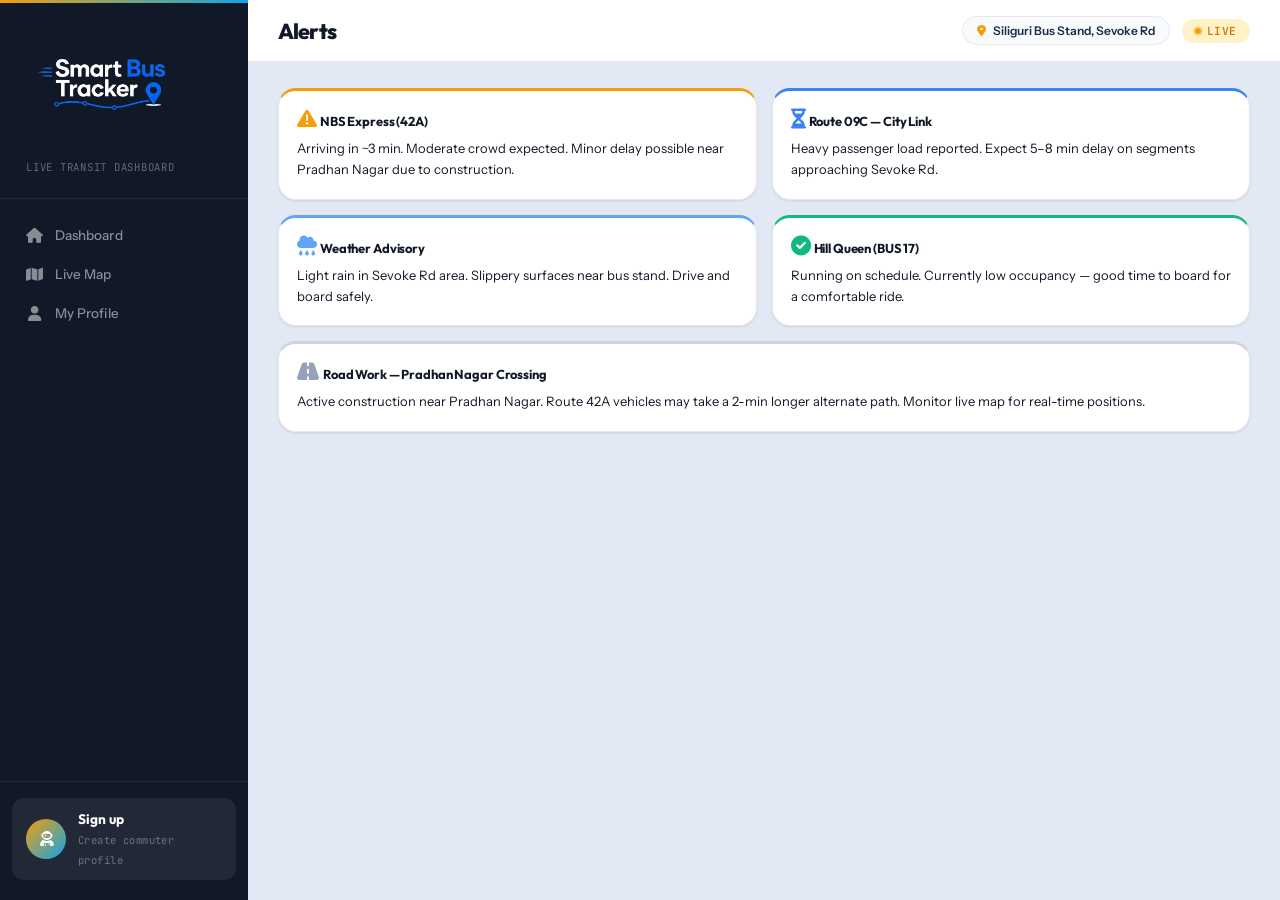
==== alerts/alerts.html @ 7d2a86ea "FrontEnd Upload" ====
<!doctype html>
<html lang="en">
  <head>
    <meta charset="UTF-8" />
    <meta
      name="viewport"
      content="width=device-width, initial-scale=1.0, viewport-fit=cover"
    />
    <title>Alerts — Smart Bus Tracker</title>
    <link rel="stylesheet" href="../typography.css" />
    <link rel="stylesheet" href="../style.css" />
    <link
      rel="stylesheet"
      href="https://cdnjs.cloudflare.com/ajax/libs/font-awesome/6.0.0-beta3/css/all.min.css"
    />
    <link rel="preconnect" href="https://fonts.googleapis.com" />
    <link rel="preconnect" href="https://fonts.gstatic.com" crossorigin />
    <link
      href="https://fonts.googleapis.com/css2?family=Outfit:wght@500;600;700;800;900&family=Instrument+Sans:wght@400;500;600;700&family=JetBrains+Mono:wght@500;600&display=swap"
      rel="stylesheet"
    />
  </head>
  <body>
    <!-- ═══════════════════ MOBILE SHELL ═══════════════════ -->
    <div class="mobile-only mobile-shell">
      <div class="app-container">
        <div class="main-content">
          <!-- ALERTS PAGE -->
          <div id="mob-alertsPage" class="page active-page">
            <div class="mob-header">
              <h1>Alerts</h1>
              <div class="live-badge">
                <i class="fas fa-bell"></i>&nbsp; 3 new
              </div>
            </div>
            <div class="alert-item">
              <i
                class="fas fa-exclamation-triangle"
                style="color: #f59e0b; margin-right: 8px"
              ></i>
              <strong>NBS Express (42A)</strong> — Arriving in ~3 min, moderate
              crowd expected.
            </div>
            <div class="alert-item" style="border-left-color: #3b82f6">
              <i
                class="fas fa-hourglass-half"
                style="color: #3b82f6; margin-right: 8px"
              ></i>
              <strong>Route 09C (City Link)</strong> — Heavy load, expect
              delays.
            </div>
            <div class="alert-item" style="border-left-color: #60a5fa">
              <i
                class="fas fa-cloud-rain"
                style="color: #60a5fa; margin-right: 8px"
              ></i>
              <strong>Weather advisory:</strong> Light rain on Sevoke Rd, drive
              safe.
            </div>
            <div class="alert-item" style="border-left-color: #10b981">
              <i
                class="fas fa-check-circle"
                style="color: #10b981; margin-right: 8px"
              ></i>
              <strong>Hill Queen (BUS 17)</strong> — On schedule, low occupancy.
            </div>
            <div class="alert-item" style="border-left-color: #cbd5e1">
              <i
                class="fas fa-road"
                style="margin-right: 8px; color: var(--muted)"
              ></i>
              <strong>Construction near Pradhan Nagar</strong> — Minor delay
              possible for 42A.
            </div>
          </div>
        </div>

        <!-- Mobile bottom nav -->
        <div class="bottom-nav">
          <button
            class="nav-item"
            data-nav="home"
            onclick="window.location.href = '../index.html'"
          >
            <i class="fas fa-home"></i><span>Home</span>
          </button>
          <button
            class="nav-item"
            data-nav="map"
            data-map-link
          >
            <i class="fas fa-map"></i><span>Map</span>
          </button>
          <button
            class="nav-item"
            data-nav="profile"
            onclick="window.location.href = '../profile/profile.html'"
          >
            <i class="fas fa-user"></i><span>Profile</span>
          </button>
        </div>
      </div>
    </div>

    <!-- ═══════════════════ DESKTOP SHELL ═══════════════════ -->
    <div class="desktop-only desktop-shell">
      <!-- Sidebar -->
      <aside class="sidebar">
        <div class="sidebar-logo">
          <img
            src="../img/smart white.png"
            alt="Smart Bus Tracker Logo"
            class="desktop-logo"
          />
          <p>Live Transit Dashboard</p>
        </div>
        <nav class="sidebar-nav">
          <button
            class="sd-nav-item"
            onclick="window.location.href = '../index.html'"
          >
            <i class="fas fa-home"></i> Dashboard
          </button>
          <button
            class="sd-nav-item"
            data-map-link
          >
            <i class="fas fa-map"></i> Live Map
          </button>
          <button
            class="sd-nav-item"
            onclick="window.location.href = '../profile/profile.html'"
          >
            <i class="fas fa-user"></i> My Profile
          </button>
        </nav>
        <div class="sidebar-footer">
          <div class="sidebar-user" id="sidebarUser">
            <div class="sidebar-avatar">
              <i class="fas fa-user-astronaut"></i>
            </div>
            <div class="sidebar-user-info">
              <p>Guest commuter</p>
              <span>Guest mode</span>
            </div>
          </div>
        </div>
      </aside>

      <!-- Main area -->
      <div class="desk-main">
        <!-- Top bar -->
        <div class="desk-topbar">
          <h1>Alerts</h1>
          <div class="topbar-right">
            <div class="topbar-loc">
              <i class="fas fa-map-marker-alt"></i> Siliguri Bus Stand, Sevoke
              Rd
            </div>
            <div class="live-badge"><span class="live-dot"></span> Live</div>
          </div>
        </div>

        <!-- Desk body -->
        <div class="desk-body">
          <!-- ── ALERTS ── -->
          <div class="d-page d-active" id="desk-alertsPage">
            <div class="alerts-grid">
              <div class="desk-alert">
                <i
                  class="fas fa-exclamation-triangle desk-alert-icon"
                  style="color: #f59e0b"
                ></i>
                <strong>NBS Express (42A)</strong><br />Arriving in ~3 min.
                Moderate crowd expected. Minor delay possible near Pradhan Nagar
                due to construction.
              </div>
              <div class="desk-alert info">
                <i
                  class="fas fa-hourglass-half desk-alert-icon"
                  style="color: #3b82f6"
                ></i>
                <strong>Route 09C — City Link</strong><br />Heavy passenger load
                reported. Expect 5–8 min delay on segments approaching Sevoke
                Rd.
              </div>
              <div class="desk-alert rain">
                <i
                  class="fas fa-cloud-rain desk-alert-icon"
                  style="color: #60a5fa"
                ></i>
                <strong>Weather Advisory</strong><br />Light rain in Sevoke Rd
                area. Slippery surfaces near bus stand. Drive and board safely.
              </div>
              <div class="desk-alert ok">
                <i
                  class="fas fa-check-circle desk-alert-icon"
                  style="color: #10b981"
                ></i>
                <strong>Hill Queen (BUS 17)</strong><br />Running on schedule.
                Currently low occupancy — good time to board for a comfortable
                ride.
              </div>
              <div class="desk-alert road" style="grid-column: span 2">
                <i
                  class="fas fa-road desk-alert-icon"
                  style="color: #94a3b8"
                ></i>
                <strong>Road Work — Pradhan Nagar Crossing</strong><br />Active
                construction near Pradhan Nagar. Route 42A vehicles may take a
                2-min longer alternate path. Monitor live map for real-time
                positions.
              </div>
            </div>
          </div>
        </div>
      </div>
    </div>
    <script src="../profile-sync.js"></script>
    <script src="../script.js"></script>
  </body>
</html>
---- style.css ----
:root {
      /* Core palette — deep navy + electric amber + clean slate */
      --ink:       #0D1117;
      --navy:      #111827;
      --navy-mid:  #1C2E4A;
      --amber:     #F59E0B;
      --amber-dim: #FEF3C7;
      --amber-glow:#FFFBEB;
      --sky:       #0EA5E9;
      --sky-dim:   #E0F2FE;
      --surface:   #F8FAFC;
      --card:      #FFFFFF;
      --border:    #E4E9F0;
      --border-dark: rgba(255,255,255,0.08);
      --text:      #111827;
      --muted:     #64748B;
      --subtle:    #94A3B8;
      --green:     #059669;
      --green-bg:  #ECFDF5;
      --orange:    #D97706;
      --orange-bg: #FFFBEB;
      --red:       #DC2626;
      --red-bg:    #FEF2F2;

      /* Typography scale */
      --font-display: 'Outfit', sans-serif;
      --font-body:    'Instrument Sans', sans-serif;
      --font-mono:    'JetBrains Mono', monospace;

      /* Shadows */
      --shadow-sm: 0 1px 3px rgba(0,0,0,0.06), 0 1px 2px rgba(0,0,0,0.04);
      --shadow-md: 0 4px 16px rgba(0,0,0,0.06), 0 2px 6px rgba(0,0,0,0.04);
      --shadow-lg: 0 20px 40px rgba(0,0,0,0.10), 0 4px 12px rgba(0,0,0,0.06);
    }

    * { margin: 0; padding: 0; box-sizing: border-box; }

    html {
      scroll-behavior: smooth;
    }

    body {
      font-family: var(--font-body);
      background: #ECF0F7;
      min-height: 100vh;
      color: var(--text);
      -webkit-font-smoothing: antialiased;
      overflow-x: hidden;
    }

    button,
    input,
    select,
    textarea {
      font: inherit;
    }

    /* ─── LIVE BADGE ─── */
    .live-badge {
      background: var(--amber-dim);
      padding: 5px 13px;
      border-radius: 40px;
      font-size: 0.7rem;
      font-weight: 600;
      font-family: var(--font-mono);
      letter-spacing: 0.05em;
      color: var(--orange);
      display: inline-flex;
      align-items: center;
      gap: 6px;
      text-transform: uppercase;
    }
    .live-dot {
      width: 6px; height: 6px;
      background: var(--amber);
      border-radius: 50%;
      animation: pulse 1.4s infinite alternate;
      box-shadow: 0 0 0 2px rgba(245,158,11,0.3);
    }
    @keyframes pulse {
      from { opacity: 0.5; transform: scale(0.8); box-shadow: 0 0 0 2px rgba(245,158,11,0.15); }
      to   { opacity: 1;   transform: scale(1.1); box-shadow: 0 0 0 4px rgba(245,158,11,0.25); }
    }

    /* ══════════════════════════════
       MOBILE LAYOUT
    ══════════════════════════════ */
    .mobile-shell {
      display: flex;
      justify-content: center;
      align-items: center;
      min-height: 100vh;
      padding: 16px;
      background: radial-gradient(ellipse at 30% 20%, #c7d4e8 0%, #ECF0F7 60%);
    }

    .app-container {
      max-width: 420px;
      width: 100%;
      background: var(--card);
      border-radius: 40px;
      box-shadow: var(--shadow-lg), 0 0 0 1px rgba(0,0,0,0.04);
      overflow: hidden;
      height: 88vh;
      min-height: 600px;
      max-height: 860px;
      display: flex;
      flex-direction: column;
    }

    /* Coloured top accent strip */
    .app-container::before {
      content: '';
      display: block;
      height: 3px;
      background: linear-gradient(90deg, var(--amber) 0%, var(--sky) 100%);
      flex-shrink: 0;
    }

    .main-content {
      flex: 1;
      overflow-y: auto;
      padding: 22px 20px 92px;
      scroll-behavior: smooth;
      -webkit-overflow-scrolling: touch;
    }

    /* pages */
    .page { display: none; animation: fadeUp .22s ease; }
    .page.active-page { display: block; }
    @keyframes fadeUp {
      from { opacity: 0; transform: translateY(8px); }
      to   { opacity: 1; transform: translateY(0); }
    }

    /* mobile header */
    .mob-header {
      display: flex; justify-content: space-between; align-items: center;
      margin-bottom: 18px;
    }
    .mob-header h1 {
      font-family: var(--font-display);
      font-size: 1.65rem;
      font-weight: 800;
      color: var(--navy);
      letter-spacing: -0.03em;
      line-height: 1.1;
    }

    .location-row {
      background: var(--surface);
      padding: 10px 15px;
      border-radius: 30px;
      margin-bottom: 14px;
      display: flex; align-items: center; gap: 9px;
      font-size: 0.78rem;
      font-weight: 600;
      font-family: var(--font-body);
      color: var(--navy-mid);
      border: 1px solid var(--border);
    }
    .location-row i { color: var(--amber); font-size: 0.85rem; }

    .destination-select {
      width: 100%;
      background: var(--surface);
      border: 1.5px solid var(--border);
      border-radius: 30px;
      padding: 11px 16px;
      font-family: var(--font-body);
      font-size: 0.85rem;
      font-weight: 500;
      color: var(--text);
      appearance: none;
      background-image: url('data:image/svg+xml;utf8,<svg xmlns="http://www.w3.org/2000/svg" width="14" height="14" viewBox="0 0 24 24" fill="none" stroke="%2364748B" stroke-width="2.5" stroke-linecap="round" stroke-linejoin="round"><polyline points="6 9 12 15 18 9"/></svg>');
      background-repeat: no-repeat;
      background-position: right 16px center;
      cursor: pointer;
      transition: border-color .2s, box-shadow .2s;
    }
    .destination-select:focus {
      outline: none;
      border-color: var(--amber);
      box-shadow: 0 0 0 3px rgba(245,158,11,0.12);
    }

    .search-input {
      width: 100%;
      background: var(--surface);
      border: 1.5px solid var(--border);
      border-radius: 30px;
      padding: 11px 16px;
      font-family: var(--font-body);
      font-size: 0.85rem;
      font-weight: 500;
      color: var(--text);
      margin-bottom: 10px;
      transition: border-color .2s, box-shadow .2s;
    }
    .search-input:focus {
      outline: none;
      border-color: var(--amber);
      box-shadow: 0 0 0 3px rgba(245,158,11,0.12);
    }
    .search-btn {
      width: 100%;
      background: linear-gradient(135deg, var(--navy), var(--navy-mid));
      color: #fff;
      border: none;
      border-radius: 30px;
      padding: 11px 16px;
      font-family: var(--font-display);
      font-size: 0.86rem;
      font-weight: 700;
      cursor: pointer;
      box-shadow: var(--shadow-sm);
      margin-top: 2px;
      transition: transform .15s ease, box-shadow .15s ease;
    }
    .search-btn:active { transform: scale(0.99); }

    .section-row {
      display: flex; justify-content: space-between; align-items: center;
      margin: 16px 0 11px;
    }
    .section-row h3 {
      font-family: var(--font-display);
      font-weight: 700;
      font-size: 0.95rem;
      color: var(--navy);
      letter-spacing: -0.01em;
    }
    .count-badge {
      background: var(--surface);
      border: 1px solid var(--border);
      padding: 3px 11px;
      border-radius: 50px;
      font-size: 0.68rem;
      font-weight: 600;
      font-family: var(--font-mono);
      color: var(--muted);
      letter-spacing: 0.02em;
    }

    /* ── bus cards (mobile) ── */
    .bus-card {
      background: var(--card);
      border-radius: 22px;
      padding: 15px 16px;
      margin-bottom: 12px;
      box-shadow: var(--shadow-sm);
      border: 1px solid var(--border);
      transition: box-shadow .2s, transform .2s;
      cursor: pointer;
    }
    .bus-card:active { transform: scale(0.99); }

    .bus-header {
      display: flex; justify-content: space-between; align-items: center;
      margin-bottom: 9px; flex-wrap: wrap; gap: 5px;
    }
    .bus-name {
      font-family: var(--font-display);
      font-weight: 700;
      font-size: 1rem;
      display: flex; align-items: center; gap: 8px;
      color: var(--navy);
      letter-spacing: -0.02em;
    }
    .bus-name i { color: var(--sky); font-size: 0.9rem; }
    .bus-route {
      background: var(--sky-dim);
      padding: 3px 10px;
      border-radius: 30px;
      font-size: 0.65rem;
      font-weight: 700;
      font-family: var(--font-mono);
      color: #0369A1;
      letter-spacing: 0.04em;
      text-transform: uppercase;
    }
    .bus-meta {
      display: flex; justify-content: space-between;
      align-items: center; flex-wrap: wrap; gap: 7px; margin: 7px 0;
    }
    .arrival-time {
      font-family: var(--font-mono);
      font-weight: 600;
      font-size: 0.8rem;
      color: var(--navy-mid);
      background: var(--surface);
      border: 1px solid var(--border);
      padding: 4px 11px;
      border-radius: 30px;
      display: flex; align-items: center; gap: 6px;
    }
    .arrival-time i { color: var(--amber); }

    .capacity {
      display: inline-flex; align-items: center; gap: 5px;
      font-size: 0.68rem; font-weight: 700;
      font-family: var(--font-body);
      padding: 4px 11px; border-radius: 50px;
      text-transform: uppercase; letter-spacing: 0.03em;
    }
    .capacity.Moderate { background: var(--orange-bg); color: var(--orange); }
    .capacity.Empty    { background: var(--green-bg);  color: var(--green);  }
    .capacity.Crowded  { background: var(--red-bg);    color: var(--red);    }

    .extra-location {
      font-size: 0.67rem;
      font-family: var(--font-body);
      color: var(--muted);
      margin-top: 8px;
      display: flex; align-items: center; gap: 6px;
      background: var(--surface);
      border: 1px solid var(--border);
      border-radius: 20px;
      padding: 5px 11px;
      width: fit-content;
    }

    /* ── mobile bottom nav ── */
    .bottom-nav {
      position: fixed;
      left: 50%;
      bottom: 12px;
      z-index: 20;
      width: min(430px, calc(100% - 28px));
      transform: translateX(-50%);
      display: flex;
      justify-content: space-around;
      padding: 8px;
      background: rgba(255,255,255,0.9);
      border: 1px solid var(--border);
      border-radius: 24px;
      box-shadow: 0 12px 32px rgba(15,23,42,0.12);
      backdrop-filter: blur(18px);
    }
    .nav-item {
      width: 66px;
      border: 0;
      border-radius: 16px;
      padding: 8px 0;
      background: transparent;
      color: var(--subtle);
      display: flex;
      flex-direction: column;
      align-items: center;
      gap: 3px;
      font-family: var(--font-display);
      font-size: 0.62rem;
      font-weight: 700;
      text-transform: uppercase;
      cursor: pointer;
    }
    .nav-item i { font-size: 1.2rem; }
    .nav-item.active {
      color: var(--amber);
      background: #fffbeb;
    }

    /* map */
    .map-wrap {
      border-radius: 22px; overflow: hidden;
      border: 1px solid var(--border); margin-top: 8px;
    }
    #mapMob { height: 340px; background: #e8edf3; }
    #mapDesk { height: 100%; min-height: 350px; }

    /* alerts */
    .alert-item {
      background: var(--surface);
      border-radius: 18px;
      padding: 13px 15px;
      margin-bottom: 10px;
      border: 1px solid var(--border);
      border-left: 3px solid #F59E0B;
      font-size: 0.8rem;
      font-family: var(--font-body);
      line-height: 1.6;
      color: var(--text);
    }

    /* profile */
    .profile-card {
      background: var(--surface);
      border-radius: 20px;
      padding: 15px;
      margin-bottom: 14px;
      border: 1px solid var(--border);
      border-left: 3px solid var(--sky);
      display: flex; gap: 14px; align-items: center;
    }
    .profile-avatar {
      background: linear-gradient(135deg, var(--navy), var(--navy-mid));
      width: 50px; height: 50px; border-radius: 50%;
      display: flex; align-items: center; justify-content: center;
      color: #fff; font-size: 1.4rem;
      flex-shrink: 0;
    }
    .stat-row { display: flex; gap: 10px; margin-top: 12px; }
    .stat-box {
      flex: 1; background: var(--surface);
      border: 1px solid var(--border);
      border-radius: 16px; padding: 12px;
      text-align: center; font-size: 0.72rem;
      color: var(--muted);
      font-family: var(--font-body);
    }
    .stat-box strong {
      display: block;
      font-family: var(--font-display);
      font-size: 1.4rem;
      font-weight: 800;
      color: var(--navy);
      letter-spacing: -0.03em;
      margin-bottom: 2px;
    }

    hr { margin: 14px 0; border: 0; border-top: 1px solid var(--border); }

    .dest-hint {
      font-size: 0.7rem;
      font-family: var(--font-body);
      color: var(--muted);
      margin-top: 7px;
      padding-left: 4px;
    }

    /* ══════════════════════════════════
       DESKTOP LAYOUT  (≥ 900px)
    ══════════════════════════════════ */
    .desktop-only { display: none; }
    .mobile-only  { display: flex; }

    @media (min-width: 900px) {
      .mobile-only  { display: none !important; }
      .desktop-only { display: flex; }

      body { background: #E2E8F4; }

      .desktop-shell {
        display: flex;
        min-height: 100vh;
        width: 100%;
      }

      /* ── SIDEBAR ── */
      .sidebar {
        width: 248px;
        min-width: 220px;
        background: var(--navy);
        display: flex;
        flex-direction: column;
        padding: 0;
        position: sticky;
        top: 0;
        height: 100vh;
      }

      /* Gradient top bar on sidebar */
      .sidebar::before {
        content: '';
        display: block;
        height: 3px;
        background: linear-gradient(90deg, var(--amber) 0%, var(--sky) 100%);
        flex-shrink: 0;
      }

      .sidebar-logo {
        padding: 26px 26px 24px;
        border-bottom: 1px solid var(--border-dark);
      }
      .sidebar-logo h2 {
        font-family: var(--font-display);
        font-size: 1.2rem;
        font-weight: 900;
        color: #fff;
        line-height: 1.15;
        letter-spacing: -0.04em;
      }
      .sidebar-logo h2 span { color: var(--amber); }
      .sidebar-logo p {
        font-size: 0.67rem;
        font-family: var(--font-mono);
        letter-spacing: 0.07em;
        text-transform: uppercase;
        color: rgba(255,255,255,0.35);
        margin-top: 5px;
      }

      .desktop-logo {
        width: 180px;
        height: auto;
        object-fit: contain;
        display: block;
      }
      .sidebar-logo {
        display: flex;
        flex-direction: column;
        align-items: flex-start;
        gap: 10px;
      }.desktop-logo {
        max-width: 100%;
        width: 155px;
      }
      .sidebar-nav {
        flex: 1; padding: 18px 12px;
        display: flex; flex-direction: column; gap: 3px;
      }
      .sd-nav-item {
        display: flex; align-items: center; gap: 11px;
        padding: 10px 14px;
        border-radius: 12px;
        font-size: 0.84rem;
        font-weight: 500;
        font-family: var(--font-body);
        color: rgba(255,255,255,0.5);
        cursor: pointer; border: none;
        background: none;
        width: 100%; text-align: left;
        transition: all .18s;
        letter-spacing: 0.005em;
      }
      .sd-nav-item i { font-size: 0.95rem; width: 18px; text-align: center; }
      .sd-nav-item:hover  { background: rgba(255,255,255,0.07); color: #fff; }
      .sd-nav-item.active {
        background: rgba(255,255,255,0.1);
        color: #fff; font-weight: 600;
      }
      .sd-nav-item.active i { color: var(--amber); }

      .sidebar-footer {
        padding: 0 12px;
        border-top: 1px solid var(--border-dark);
        padding-top: 16px;
        padding-bottom: 20px;
      }
      .sidebar-user {
        display: flex; align-items: center; gap: 12px;
        min-height: 68px;
        padding: 12px 14px;
        border-radius: 12px;
        background: rgba(255,255,255,0.07);
      }
      .sidebar-user-link {
        cursor: pointer;
        transition: background 0.18s ease;
      }
      .sidebar-user-link:hover,
      .sidebar-user-link:focus-visible {
        background: rgba(255,255,255,0.12);
        outline: none;
      }
      .sidebar-avatar {
        width: 40px; height: 40px; border-radius: 50%;
        background: linear-gradient(135deg, var(--amber), var(--sky));
        display: flex; align-items: center; justify-content: center;
        color: #fff; font-size: 0.95rem;
        flex-shrink: 0;
        overflow: hidden;
      }
      .sidebar-avatar img {
        width: 100%;
        height: 100%;
        object-fit: cover;
      }
      .sidebar-user-info p {
        font-size: 0.86rem; font-weight: 700;
        font-family: var(--font-display);
        color: #fff; letter-spacing: 0;
      }
      .sidebar-user-info span {
        font-size: 0.66rem;
        font-family: var(--font-mono);
        color: rgba(255,255,255,0.35);
        letter-spacing: 0.04em;
      }

      /* ── MAIN AREA ── */
      .desk-main {
        flex: 1; display: flex;
        flex-direction: column;
        overflow: hidden; min-width: 0;
      }

      /* top bar */
      .desk-topbar {
        background: var(--card);
        border-bottom: 1px solid var(--border);
        padding: 16px 30px;
        display: flex; justify-content: space-between; align-items: center;
        position: sticky; top: 0; z-index: 10;
      }
      .desk-topbar h1 {
        font-family: var(--font-display);
        font-size: 1.35rem;
        font-weight: 800;
        color: var(--navy);
        letter-spacing: -0.04em;
      }
      .topbar-right { display: flex; align-items: center; gap: 12px; }
      .topbar-loc {
        background: var(--surface);
        border: 1px solid var(--border);
        border-radius: 30px; padding: 6px 14px;
        font-size: 0.75rem; font-weight: 600;
        font-family: var(--font-body);
        color: var(--navy-mid);
        display: flex; align-items: center; gap: 7px;
      }
      .topbar-loc i { color: var(--amber); }

      .alert-menu-wrap {
        position: relative;
      }

      .top-alert-btn {
        position: relative;
        width: 36px;
        height: 36px;
        border: 1px solid var(--border);
        border-radius: 50%;
        background: var(--card);
        color: var(--navy);
        box-shadow: var(--shadow-sm);
      }

      .top-alert-btn span {
        position: absolute;
        top: -4px;
        right: -3px;
        min-width: 17px;
        height: 17px;
        display: grid;
        place-items: center;
        border-radius: 999px;
        background: var(--amber);
        color: #111827;
        font-family: var(--font-mono);
        font-size: 0.58rem;
        font-weight: 800;
      }

      .alert-popover {
        position: absolute;
        top: 46px;
        right: 0;
        z-index: 100;
        width: 310px;
        display: none;
        padding: 12px;
        border: 1px solid var(--border);
        border-radius: 18px;
        background: rgba(255,255,255,0.96);
        box-shadow: var(--shadow-lg);
        backdrop-filter: blur(16px);
      }

      .alert-popover.show {
        display: block;
      }

      .alert-popover-head {
        display: flex;
        justify-content: space-between;
        align-items: center;
        margin-bottom: 10px;
      }

      .alert-popover-head strong {
        font-family: var(--font-display);
        color: var(--navy);
      }

      .alert-popover-head span {
        font-family: var(--font-mono);
        color: var(--green);
        font-size: 0.68rem;
        font-weight: 800;
        text-transform: uppercase;
      }

      .alert-mini-item {
        display: flex;
        gap: 10px;
        padding: 10px;
        border-radius: 14px;
        background: var(--surface);
        margin-bottom: 8px;
      }

      .alert-mini-item:last-child {
        margin-bottom: 0;
      }

      .alert-mini-item i {
        margin-top: 2px;
      }

      .alert-mini-item p {
        margin: 0;
        color: var(--muted);
        font-size: 0.76rem;
        line-height: 1.45;
      }

      .alert-mini-item strong {
        color: var(--navy);
      }

      .alert-mini-item.amber i { color: var(--amber); }
      .alert-mini-item.blue i { color: #3b82f6; }
      .alert-mini-item.sky i { color: #60a5fa; }

      /* desk body */
      .desk-body { flex: 1; overflow-y: auto; padding: 26px 30px; scroll-behavior: smooth; -webkit-overflow-scrolling: touch; }

      /* desktop pages */
      .d-page { display: none; animation: fadeUp .22s ease; }
      .d-page.d-active { display: block; }

      /* ── HOME: two columns ── */
      .home-grid {
        display: grid;
        grid-template-columns: 340px 1fr;
        gap: 20px;
        align-items: start;
      }

      /* panels */
      .panel {
        background: var(--card);
        border-radius: 22px;
        padding: 20px;
        border: 1px solid var(--border);
        box-shadow: var(--shadow-md);
      }
      .panel-title {
        font-family: var(--font-display);
        font-weight: 700;
        font-size: 0.98rem;
        color: var(--navy);
        letter-spacing: -0.02em;
        margin-bottom: 13px;
        display: flex; justify-content: space-between; align-items: center;
      }

      .desk-select {
        width: 100%;
        background: var(--surface);
        border: 1.5px solid var(--border);
        border-radius: 14px;
        padding: 9px 14px;
        font-family: var(--font-body);
        font-size: 0.82rem;
        font-weight: 500;
        color: var(--text);
        appearance: none;
        background-image: url('data:image/svg+xml;utf8,<svg xmlns="http://www.w3.org/2000/svg" width="13" height="13" viewBox="0 0 24 24" fill="none" stroke="%2364748B" stroke-width="2.5" stroke-linecap="round" stroke-linejoin="round"><polyline points="6 9 12 15 18 9"/></svg>');
        background-repeat: no-repeat;
        background-position: right 13px center;
        cursor: pointer; margin-bottom: 14px;
        transition: border-color .2s;
      }
      .desk-select:focus { outline: none; border-color: var(--amber); }

      /* desk bus card */
      .desk-bus-card {
        background: var(--surface);
        border-radius: 16px;
        padding: 13px 15px;
        margin-bottom: 10px;
        border: 1px solid var(--border);
        display: flex; justify-content: space-between;
        align-items: center; flex-wrap: wrap; gap: 8px;
        transition: box-shadow .2s, background .2s;
      }
      .desk-bus-card:hover {
        box-shadow: var(--shadow-md);
        background: var(--card);
      }
      .dbc-left { display: flex; flex-direction: column; gap: 4px; }
      .dbc-name {
        font-family: var(--font-display);
        font-weight: 700;
        font-size: 0.9rem;
        color: var(--navy);
        letter-spacing: -0.02em;
        display: flex; align-items: center; gap: 8px;
      }
      .dbc-name i { color: var(--sky); }
      .dbc-route {
        font-size: 0.62rem;
        font-weight: 700;
        font-family: var(--font-mono);
        background: var(--sky-dim);
        color: #0369A1;
        padding: 2px 9px;
        border-radius: 20px;
        letter-spacing: 0.05em;
        text-transform: uppercase;
      }
      .dbc-right { display: flex; align-items: center; gap: 9px; flex-wrap: wrap; }
      .dbc-extra {
        font-size: 0.65rem;
        font-family: var(--font-body);
        color: var(--muted);
        display: flex; align-items: center; gap: 5px;
      }

      /* map panel */
      .map-panel {
        background: var(--card);
        border-radius: 22px;
        overflow: hidden;
        border: 1px solid var(--border);
        box-shadow: var(--shadow-md);
        display: flex; flex-direction: column;
      }
      .map-panel-header {
        padding: 16px 20px 13px;
        border-bottom: 1px solid var(--border);
        display: flex; justify-content: space-between; align-items: center;
      }
      .map-panel-header h3 {
        font-family: var(--font-display);
        font-weight: 700;
        font-size: 0.98rem;
        color: var(--navy);
        letter-spacing: -0.02em;
      }
      #deskMapContainer { flex: 1; min-height: 440px; }

      /* ── ALERTS desktop ── */
      .alerts-grid {
        display: grid;
        grid-template-columns: 1fr 1fr;
        gap: 15px;
      }
      .desk-alert {
        background: var(--card);
        border-radius: 18px;
        padding: 18px;
        border: 1px solid var(--border);
        border-top: 3px solid #F59E0B;
        font-size: 0.81rem;
        font-family: var(--font-body);
        line-height: 1.65;
        color: var(--text);
        box-shadow: var(--shadow-sm);
      }
      .desk-alert strong {
        font-family: var(--font-display);
        font-weight: 700;
        letter-spacing: -0.01em;
      }
      .desk-alert.info  { border-top-color: #3B82F6; }
      .desk-alert.ok    { border-top-color: #10B981; }
      .desk-alert.rain  { border-top-color: #60A5FA; }
      .desk-alert.road  { border-top-color: #CBD5E1; }
      .desk-alert-icon  { font-size: 1.25rem; margin-bottom: 9px; display: block; }

      /* ── PROFILE desktop ── */
      .profile-grid { display: grid; grid-template-columns: 280px 1fr; gap: 20px; }
      .profile-panel .big-avatar {
        width: 76px; height: 76px; border-radius: 50%;
        background: linear-gradient(135deg, var(--navy), var(--sky));
        display: flex; align-items: center; justify-content: center;
        color: #fff; font-size: 2rem;
        margin: 0 auto 13px;
        box-shadow: 0 8px 24px rgba(14,165,233,0.3);
      }
      .profile-panel { text-align: center; }
      .prof-name {
        font-family: var(--font-display);
        font-weight: 800;
        font-size: 1.25rem;
        color: var(--navy);
        letter-spacing: -0.04em;
      }
      .prof-badge {
        display: inline-block; margin-top: 5px;
        background: var(--amber-dim); color: var(--orange);
        font-size: 0.68rem; font-weight: 700;
        font-family: var(--font-mono);
        letter-spacing: 0.05em;
        text-transform: uppercase;
        padding: 3px 12px; border-radius: 30px;
      }
      .desk-stat-row { display: grid; grid-template-columns: 1fr 1fr; gap: 10px; margin-top: 16px; }
      .desk-stat {
        background: var(--surface);
        border: 1px solid var(--border);
        border-radius: 16px; padding: 15px; text-align: center;
      }
      .desk-stat strong {
        display: block;
        font-family: var(--font-display);
        font-size: 1.7rem; font-weight: 900;
        color: var(--navy);
        letter-spacing: -0.05em;
        line-height: 1;
        margin-bottom: 4px;
      }
      .desk-stat span { font-size: 0.7rem; color: var(--muted); font-family: var(--font-body); }

      .info-list { display: flex; flex-direction: column; gap: 12px; }
      .info-row {
        display: flex; align-items: flex-start; gap: 13px;
        padding: 14px 16px;
        background: var(--surface);
        border: 1px solid var(--border);
        border-radius: 16px;
      }
      .info-row i { color: var(--sky); font-size: 1rem; margin-top: 3px; }
      .info-row-text strong {
        display: block;
        font-size: 0.84rem;
        font-family: var(--font-display);
        font-weight: 700;
        color: var(--navy);
        letter-spacing: -0.01em;
      }
      .info-row-text span { font-size: 0.76rem; color: var(--muted); font-family: var(--font-body); }

      /* full map page */
      .desk-map-full {
        background: var(--card);
        border-radius: 22px; overflow: hidden;
        border: 1px solid var(--border);
        box-shadow: var(--shadow-md);
      }
      .desk-map-full-header {
        padding: 18px 22px 15px;
        border-bottom: 1px solid var(--border);
        display: flex; justify-content: space-between; align-items: center;
      }
      #deskMapFull { height: 510px; }

      /* stats bar */
      .stats-bar { display: flex; gap: 14px; margin-bottom: 22px; }
      .stat-chip {
        flex: 1; background: var(--card);
        border-radius: 18px; padding: 15px 18px;
        border: 1px solid var(--border);
        display: flex; align-items: center; gap: 13px;
        box-shadow: var(--shadow-sm);
      }
      .stat-chip-icon {
        width: 38px; height: 38px; border-radius: 11px;
        display: flex; align-items: center; justify-content: center;
        font-size: 1rem; flex-shrink: 0;
      }
      .stat-chip-icon.orange { background: var(--amber-dim); color: var(--orange); }
      .stat-chip-icon.blue   { background: var(--sky-dim);   color: var(--sky);   }
      .stat-chip-icon.green  { background: var(--green-bg);  color: var(--green); }
      .stat-chip-text strong {
        display: block;
        font-family: var(--font-display);
        font-size: 1.25rem; font-weight: 900;
        color: var(--navy);
        letter-spacing: -0.04em;
        line-height: 1;
      }
      .stat-chip-text span {
        font-size: 0.7rem;
        font-family: var(--font-body);
        color: var(--muted);
      }
    }
    .logo-wrap {
  display: flex;
  align-items: center;
}

.logo-img {
  width: 180px;
  height: auto;
  object-fit: contain;
  display: block;
}

    /* ── Small mobile ── */
    @media (max-width: 420px) {
      .app-container { border-radius: 28px; height: 92vh; max-height: none; }
      .mob-header h1 { font-size: 1.45rem; }
      #mapMob { height: 280px; }
    }

    /* scrollbar */
    ::-webkit-scrollbar { width: 6px; }
    ::-webkit-scrollbar-track { background: transparent; }
    ::-webkit-scrollbar-thumb { background: #CBD5E1; border-radius: 999px; }

.date-filter-group {
  display: flex;
  align-items: center;
  flex-wrap: wrap;
  gap: 10px;
  margin-bottom: 15px;
  background: var(--surface);
  padding: 8px 12px;
  border-radius: 30px;
  border: 1px solid var(--border);
}

.date-filter-group label {
  font-size: 0.75rem;
  font-weight: 700;
  font-family: var(--font-body);
  color: var(--muted);
  letter-spacing: 0.02em;
}

.date-filter-group select {
  background: transparent;
  border: none;
  font-size: 0.8rem;
  font-family: var(--font-body);
  font-weight: 500;
  color: var(--text);
  padding: 5px 20px 5px 0;
  cursor: pointer;
  outline: none;
}

.date-filter-group input[type="date"] {
  display: none;
  background: var(--card);
  border: 1px solid var(--border);
  border-radius: 30px;
  padding: 5px 10px;
  font-family: var(--font-body);
  font-size: 0.7rem;
}

.date-filter-group span {
  font-size: 0.65rem;
  font-family: var(--font-mono);
  color: var(--amber);
  background: var(--amber-dim);
  padding: 2px 8px;
  border-radius: 30px;
}

/* PRELOADER */

#preloader{
  position:fixed;
  inset:0;
  width:100%;
  height:100%;
  background:#0f172a;
  display:flex;
  align-items:center;
  justify-content:center;
  z-index:999999;
  transition:opacity .6s ease, visibility .6s ease;
}

#preloader.hide{
  opacity:0;
  visibility:hidden;
}

.loader-content{
  display:flex;
  flex-direction:column;
  align-items:center;
  justify-content:center;
  gap:18px;
}

.loader-content dotlottie-player{
  width:220px;
  height:220px;
}

.loader-content h2{
  color:white;
  font-family: var(--font-display);

  font-size:clamp(1.6rem, 5vw, 2.4rem);

  font-weight:700;

  letter-spacing:0.05em;

  text-align:center;

  line-height:1.2;

  padding:0 20px;

  white-space:nowrap;

  opacity:0;

  animation:
    textReveal 1.2s ease forwards,
    textExpandFade 1.8s ease forwards 2.2s;
}

@keyframes textReveal{

  from{
    opacity:0;
    transform:translateY(20px);
  }

  to{
    opacity:1;
    transform:translateY(0);
  }

}

@keyframes textExpandFade{

  from{
    opacity:1;
    letter-spacing:0.08em;
    transform:scale(1);
  }

  to{
    opacity:0;
    letter-spacing:0.18em;
    transform:scale(1.12);
  }

}

/* merged live map features */
.running-bus-icon,
.guest-location-icon {
  background: white;
  border-radius: 50%;
  display: flex;
  align-items: center;
  justify-content: center;
  font-size: 15px;
  box-shadow: 0 2px 8px rgba(0,0,0,0.2);
  border: 2px solid;
}

.running-bus-icon {
  background: #10B981;
  border-color: white;
  color: white;
  font-size: 16px;
  animation: pulseGlow 1.8s infinite;
}

.guest-location-icon {
  background: #2563EB;
  border-color: white;
  color: white;
  font-size: 15px;
}

@keyframes pulseGlow {
  0% { box-shadow: 0 0 0 0 rgba(16,185,129,0.6); }
  70% { box-shadow: 0 0 0 10px rgba(16,185,129,0); }
  100% { box-shadow: 0 0 0 0 rgba(16,185,129,0); }
}

.mob-map-page {
  height: 100%;
  flex-direction: column;
  min-width: 0;
}

.mob-map-page.active-page {
  display: flex;
}

.mob-map-frame {
  position: relative;
  flex: 1;
  min-height: 360px;
  border: 1px solid var(--border);
  border-radius: 24px;
  overflow: hidden;
}

.trip-summary {
  display: grid;
  grid-template-columns: repeat(2, minmax(0, 1fr));
  gap: 8px;
  margin-bottom: 12px;
}

.trip-summary div {
  min-width: 0;
  background: var(--surface);
  border: 1px solid var(--border);
  border-radius: 14px;
  padding: 10px;
}

.trip-summary span {
  display: block;
  color: var(--muted);
  font-size: 0.62rem;
  font-weight: 700;
}

.trip-summary strong {
  display: block;
  margin-top: 3px;
  color: var(--navy);
  font-family: var(--font-display);
  font-size: 0.86rem;
  font-weight: 800;
  letter-spacing: 0;
}

.trip-summary-desktop {
  grid-template-columns: repeat(5, minmax(0, 1fr));
}

.trip-summary-desktop {
  padding: 14px 16px 0;
  margin-bottom: 14px;
}

.map-status {
  margin-top: 10px;
  color: var(--muted);
  font-family: var(--font-mono);
  font-size: 0.68rem;
  letter-spacing: 0.02em;
}

.route-actions {
  display: flex;
  align-items: center;
  gap: 10px;
  flex-wrap: wrap;
  justify-content: flex-end;
}

.inside-bus-toggle {
  display: inline-flex;
  align-items: center;
  justify-content: center;
  gap: 9px;
  border: 1px solid var(--border);
  border-radius: 999px;
  background: var(--surface);
  color: var(--navy);
  padding: 7px 9px 7px 13px;
  font-family: var(--font-display);
  font-size: 0.78rem;
  font-weight: 800;
  letter-spacing: 0;
  cursor: pointer;
  transition: border-color 0.18s ease, box-shadow 0.18s ease, transform 0.18s ease, background 0.18s ease;
}

.inside-bus-toggle:focus-visible {
  outline: none;
  border-color: var(--sky);
  box-shadow: 0 0 0 4px rgba(14, 165, 233, 0.16);
}

.toggle-switch {
  position: relative;
  width: 34px;
  height: 20px;
  border-radius: 999px;
  background: #dbe3ef;
  box-shadow: inset 0 0 0 1px rgba(100, 116, 139, 0.2);
  transition: background 0.18s ease;
}

.toggle-switch::after {
  content: "";
  position: absolute;
  top: 3px;
  left: 3px;
  width: 14px;
  height: 14px;
  border-radius: 50%;
  background: #fff;
  box-shadow: 0 1px 3px rgba(15,23,42,0.24);
  transition: transform 0.18s ease;
}

.inside-bus-toggle.active {
  background: var(--surface);
  border-color: var(--amber);
  color: var(--navy);
}

.inside-bus-toggle.suggested {
  border-color: var(--amber);
  background: #fffbeb;
  box-shadow: 0 0 0 4px rgba(245, 158, 11, 0.16), 0 0 24px rgba(245, 158, 11, 0.35);
  animation: insideBusGlow 1.25s ease-in-out infinite;
}

.inside-bus-toggle.suggested .toggle-switch {
  background: #f8d99a;
}

.inside-bus-toggle.active .toggle-switch {
  background: var(--amber);
}

.inside-bus-toggle.active .toggle-switch::after {
  transform: translateX(14px);
}

@keyframes insideBusGlow {
  0%, 100% {
    transform: translateY(0);
    box-shadow: 0 0 0 4px rgba(245, 158, 11, 0.12), 0 0 18px rgba(245, 158, 11, 0.26);
  }
  50% {
    transform: translateY(-1px);
    box-shadow: 0 0 0 7px rgba(245, 158, 11, 0.18), 0 0 30px rgba(245, 158, 11, 0.42);
  }
}

.user-photo-pin {
  width: 44px;
  height: 44px;
  border-radius: 50% 50% 50% 12px;
  transform: rotate(-45deg);
  background: #2563eb;
  border: 3px solid #fff;
  box-shadow: 0 8px 22px rgba(15, 23, 42, 0.28);
  display: grid;
  place-items: center;
  overflow: hidden;
}

.user-photo-pin img,
.user-photo-pin i {
  width: 32px;
  height: 32px;
  border-radius: 50%;
  transform: rotate(45deg);
}

.user-photo-pin img {
  object-fit: cover;
}

.user-photo-pin i {
  display: grid;
  place-items: center;
  background: rgba(255,255,255,0.18);
  color: #fff;
  font-size: 0.9rem;
}

#mobFullMap {
  height: 100%;
  min-height: 100%;
  width: 100%;
  background: #eef2f6;
}

@media (min-width: 900px) {
  .desk-map-holder {
    position: relative;
  }

  #deskMapFull {
    height: calc(100vh - 116px);
    min-height: 510px;
    width: 100%;
    background: #eef2f6;
  }
}
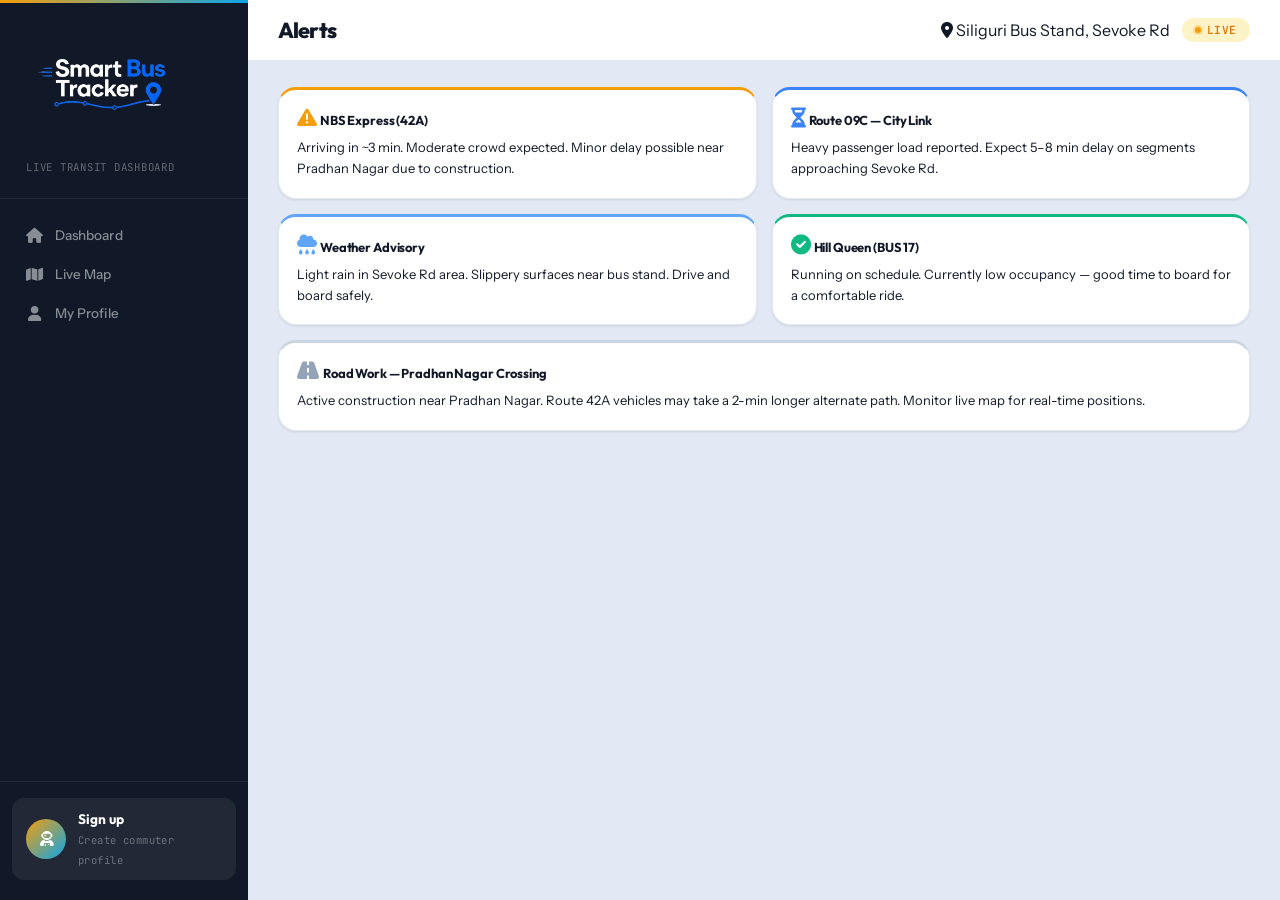
==== commit 0c66902a: "Added new features" ====
--- a/alerts/alerts.html
+++ b/alerts/alerts.html
@@ -7,6 +7,7 @@
       content="width=device-width, initial-scale=1.0, viewport-fit=cover"
     />
     <title>Alerts — Smart Bus Tracker</title>
+        <link rel="icon" type="image/png" href="./img/fav.png">
     <link rel="stylesheet" href="../typography.css" />
     <link rel="stylesheet" href="../style.css" />
     <link
--- a/style.css
+++ b/style.css
@@ -197,6 +197,114 @@
       margin-bottom: 10px;
       transition: border-color .2s, box-shadow .2s;
     }
+
+    .place-input-wrap {
+      position: relative;
+      margin-bottom: 10px;
+    }
+
+    .place-input-wrap .search-input {
+      margin-bottom: 0;
+      padding-left: 40px;
+    }
+
+    .place-input-wrap::before {
+      content: "\f3c5";
+      position: absolute;
+      left: 16px;
+      top: 50%;
+      z-index: 1;
+      color: var(--amber);
+      font-family: "Font Awesome 6 Free";
+      font-size: 0.86rem;
+      font-weight: 900;
+      transform: translateY(-50%);
+      pointer-events: none;
+    }
+
+    .place-input-wrap.destination-wrap::before {
+      color: #ef4444;
+    }
+
+    .place-suggest-panel {
+      position: absolute;
+      left: 0;
+      right: 0;
+      top: calc(100% + 6px);
+      z-index: 900;
+      display: none;
+      overflow: hidden;
+      border: 1px solid rgba(148,163,184,0.28);
+      border-radius: 16px;
+      background: rgba(255,255,255,0.98);
+      box-shadow: 0 18px 45px rgba(15,23,42,0.16);
+      backdrop-filter: blur(14px);
+    }
+
+    .place-suggest-panel.show {
+      display: block;
+    }
+
+    .place-suggest-item,
+    .place-suggest-empty {
+      width: 100%;
+      border: 0;
+      background: transparent;
+      padding: 10px 13px;
+      text-align: left;
+      font-family: var(--font-body);
+    }
+
+    .place-suggest-item {
+      display: flex;
+      align-items: center;
+      gap: 10px;
+      cursor: pointer;
+    }
+
+    .place-suggest-item:hover,
+    .place-suggest-item.active {
+      background: rgba(245,158,11,0.12);
+    }
+
+    .place-suggest-icon {
+      display: inline-flex;
+      align-items: center;
+      justify-content: center;
+      flex: 0 0 30px;
+      width: 30px;
+      height: 30px;
+      border-radius: 50%;
+      background: #fff7ed;
+      color: var(--amber);
+      font-size: 0.8rem;
+    }
+
+    .place-suggest-main {
+      min-width: 0;
+    }
+
+    .place-suggest-main strong,
+    .place-suggest-main span {
+      display: block;
+      overflow: hidden;
+      text-overflow: ellipsis;
+      white-space: nowrap;
+    }
+
+    .place-suggest-main strong {
+      color: var(--navy);
+      font-size: 0.82rem;
+      font-weight: 800;
+    }
+
+    .place-suggest-main span,
+    .place-suggest-empty {
+      color: var(--muted);
+      font-size: 0.7rem;
+      line-height: 1.3;
+    }
+
     .search-input:focus {
       outline: none;
       border-color: var(--amber);
@@ -601,16 +709,6 @@
         letter-spacing: -0.04em;
       }
       .topbar-right { display: flex; align-items: center; gap: 12px; }
-      .topbar-loc {
-        background: var(--surface);
-        border: 1px solid var(--border);
-        border-radius: 30px; padding: 6px 14px;
-        font-size: 0.75rem; font-weight: 600;
-        font-family: var(--font-body);
-        color: var(--navy-mid);
-        display: flex; align-items: center; gap: 7px;
-      }
-      .topbar-loc i { color: var(--amber); }
 
       .alert-menu-wrap {
         position: relative;
@@ -939,36 +1037,6 @@
       }
       #deskMapFull { height: 510px; }
 
-      /* stats bar */
-      .stats-bar { display: flex; gap: 14px; margin-bottom: 22px; }
-      .stat-chip {
-        flex: 1; background: var(--card);
-        border-radius: 18px; padding: 15px 18px;
-        border: 1px solid var(--border);
-        display: flex; align-items: center; gap: 13px;
-        box-shadow: var(--shadow-sm);
-      }
-      .stat-chip-icon {
-        width: 38px; height: 38px; border-radius: 11px;
-        display: flex; align-items: center; justify-content: center;
-        font-size: 1rem; flex-shrink: 0;
-      }
-      .stat-chip-icon.orange { background: var(--amber-dim); color: var(--orange); }
-      .stat-chip-icon.blue   { background: var(--sky-dim);   color: var(--sky);   }
-      .stat-chip-icon.green  { background: var(--green-bg);  color: var(--green); }
-      .stat-chip-text strong {
-        display: block;
-        font-family: var(--font-display);
-        font-size: 1.25rem; font-weight: 900;
-        color: var(--navy);
-        letter-spacing: -0.04em;
-        line-height: 1;
-      }
-      .stat-chip-text span {
-        font-size: 0.7rem;
-        font-family: var(--font-body);
-        color: var(--muted);
-      }
     }
     .logo-wrap {
   display: flex;
@@ -1161,6 +1229,51 @@
   font-size: 15px;
 }
 
+.route-map-pin-wrap {
+  background: transparent;
+  border: 0;
+}
+
+.route-map-pin {
+  position: relative;
+  display: flex;
+  align-items: center;
+  justify-content: center;
+  width: 34px;
+  height: 34px;
+  border: 3px solid #fff;
+  border-radius: 50% 50% 50% 0;
+  color: #fff;
+  font-size: 16px;
+  box-shadow: 0 4px 12px rgba(15,23,42,0.28);
+  transform: rotate(-45deg);
+}
+
+.route-map-pin i {
+  transform: rotate(45deg);
+}
+
+.route-map-pin::after {
+  content: "";
+  position: absolute;
+  right: -4px;
+  bottom: -7px;
+  width: 16px;
+  height: 6px;
+  border-radius: 50%;
+  background: rgba(15,23,42,0.22);
+  transform: rotate(45deg);
+  z-index: -1;
+}
+
+.pickup-pin {
+  background: #10b981;
+}
+
+.destination-pin {
+  background: #ef4444;
+}
+
 @keyframes pulseGlow {
   0% { box-shadow: 0 0 0 0 rgba(16,185,129,0.6); }
   70% { box-shadow: 0 0 0 10px rgba(16,185,129,0); }
@@ -1241,6 +1354,79 @@
   gap: 10px;
   flex-wrap: wrap;
   justify-content: flex-end;
+}
+
+.route-result-card {
+  display: flex;
+  align-items: center;
+  justify-content: space-between;
+  gap: 12px;
+  border: 1px solid var(--border);
+  border-radius: 8px;
+  background: var(--card);
+  padding: 12px;
+  box-shadow: var(--shadow-sm);
+}
+
+.route-result-card strong,
+.route-result-card span {
+  display: block;
+}
+
+.route-result-card strong {
+  color: var(--navy);
+  font-family: var(--font-display);
+  font-size: 0.9rem;
+  letter-spacing: 0;
+}
+
+.route-result-card span {
+  margin-top: 4px;
+  color: var(--muted);
+  font-size: 0.72rem;
+  line-height: 1.35;
+}
+
+.route-result-btn {
+  display: inline-flex;
+  align-items: center;
+  justify-content: center;
+  gap: 8px;
+  width: 100%;
+  min-height: 42px;
+  margin-bottom: 10px;
+  border: 0;
+  border-radius: 8px;
+  background: var(--navy);
+  color: #fff;
+  font-family: var(--font-display);
+  font-size: 0.78rem;
+  font-weight: 800;
+  letter-spacing: 0;
+  cursor: pointer;
+}
+
+.route-result-card .route-result-btn {
+  width: auto;
+  min-width: 138px;
+  margin-bottom: 0;
+  padding: 0 14px;
+}
+
+.route-result-btn:focus-visible {
+  outline: none;
+  box-shadow: 0 0 0 4px rgba(14, 165, 233, 0.18);
+}
+
+@media (max-width: 560px) {
+  .route-result-card {
+    align-items: stretch;
+    flex-direction: column;
+  }
+
+  .route-result-card .route-result-btn {
+    width: 100%;
+  }
 }
 
 .inside-bus-toggle {
